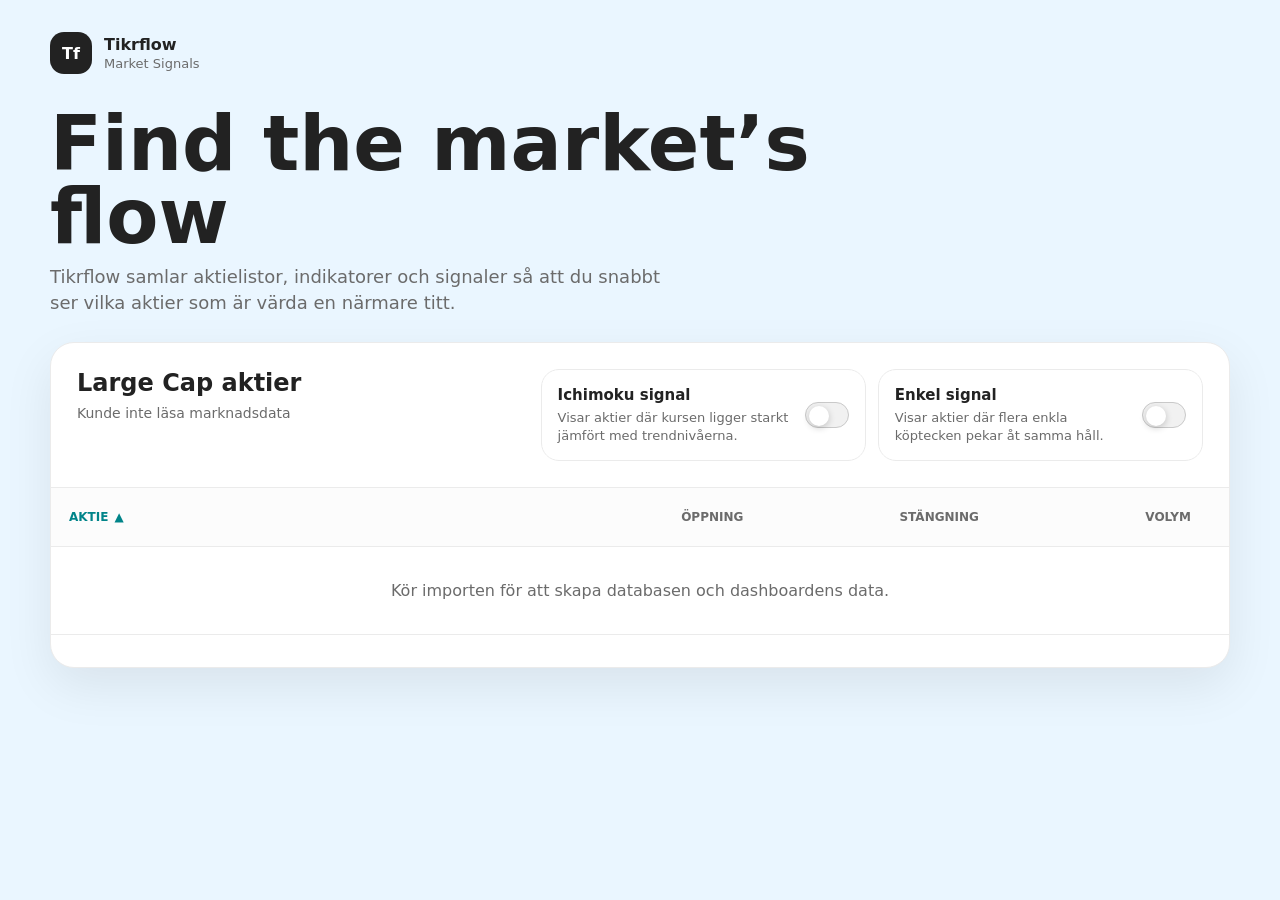
==== public/index.html @ 38c72ecd "Add files via upload" ====
<!doctype html>
<html lang="sv">
  <head>
    <meta charset="utf-8" />
    <meta name="viewport" content="width=device-width, initial-scale=1" />
    <title>Tikrflow</title>
    <link rel="stylesheet" href="./styles.css" />
  </head>
  <body>
    <main class="shell">
      <header class="topbar">
        <div class="brand">
          <div class="brand-mark">Tf</div>
          <div>
            <strong>Tikrflow</strong>
            <span>Market Signals</span>
          </div>
        </div>
        <div>
          <h1>Find the market’s flow</h1>
          <p class="intro">Tikrflow samlar aktielistor, indikatorer och signaler så att du snabbt ser vilka aktier som är värda en närmare titt.</p>
        </div>
      </header>

      <section class="table-section">
        <div class="section-head">
          <div>
            <h2>Large Cap aktier</h2>
            <p class="meta-line" id="summaryText">Laddar marknadsdata...</p>
          </div>
          <div class="view-tools">
            <label class="filter-card">
              <span class="filter-copy">
                <strong>Ichimoku signal</strong>
                <small>Visar aktier där kursen ligger starkt jämfört med trendnivåerna.</small>
              </span>
              <span class="toggle">
                <input id="ichimokuFilter" type="checkbox" />
              </span>
            </label>
            <label class="filter-card">
              <span class="filter-copy">
                <strong>Enkel signal</strong>
                <small>Visar aktier där flera enkla köptecken pekar åt samma håll.</small>
              </span>
              <span class="toggle">
                <input id="simpleSignalFilter" type="checkbox" />
              </span>
            </label>
          </div>
        </div>

        <div class="table-wrap">
          <table>
            <colgroup>
              <col class="col-stock" />
              <col class="col-open" />
              <col class="col-close" />
              <col class="col-volume" />
            </colgroup>
            <thead>
              <tr>
                <th aria-sort="ascending">
                  <button class="sort-header active asc" data-sort-key="displaySymbol" type="button">
                    Aktie
                    <span aria-hidden="true"></span>
                  </button>
                </th>
                <th aria-sort="none">
                  <button class="sort-header" data-sort-key="open" type="button">
                    Öppning
                    <span aria-hidden="true"></span>
                  </button>
                </th>
                <th aria-sort="none">
                  <button class="sort-header" data-sort-key="close" type="button">
                    Stängning
                    <span aria-hidden="true"></span>
                  </button>
                </th>
                <th aria-sort="none">
                  <button class="sort-header" data-sort-key="volume" type="button">
                    Volym
                    <span aria-hidden="true"></span>
                  </button>
                </th>
              </tr>
            </thead>
            <tbody id="stocksBody"></tbody>
          </table>
        </div>
        <div id="emptyState" class="empty" hidden>Inga aktier matchar filtret.</div>
        <p class="database-note" id="databaseNote"></p>
      </section>
    </main>

    <script src="./app.js"></script>
  </body>
</html>
---- public/styles.css ----
:root {
  --ink: #222222;
  --muted: #6b6b6b;
  --soft: #f7f7f7;
  --line: #ebebeb;
  --panel: #ffffff;
  --accent: #7cc7ff;
  --accent-dark: #1f7fb7;
  --teal: #008489;
  --shadow: 0 18px 50px rgba(0, 0, 0, 0.08);
}

* {
  box-sizing: border-box;
}

body {
  margin: 0;
  min-height: 100vh;
  color: var(--ink);
  background: #eaf6ff;
  font-family: Inter, ui-sans-serif, system-ui, -apple-system, BlinkMacSystemFont, "Segoe UI", sans-serif;
}

.shell {
  width: min(1180px, calc(100% - 40px));
  margin: 0 auto;
  padding: 28px 0 42px;
}

.topbar {
  display: grid;
  gap: 34px;
  padding: 4px 0 26px;
}

.brand {
  display: inline-flex;
  align-items: center;
  gap: 12px;
  width: fit-content;
}

.brand-mark {
  display: grid;
  width: 42px;
  height: 42px;
  place-items: center;
  border-radius: 14px;
  background: var(--ink);
  color: #ffffff;
  font-weight: 900;
}

.brand strong,
.brand span {
  display: block;
}

.brand span {
  margin-top: 2px;
  color: var(--muted);
  font-size: 13px;
}

.eyebrow {
  margin: 0 0 10px;
  color: var(--accent-dark);
  font-size: 12px;
  font-weight: 850;
  letter-spacing: 0;
  text-transform: uppercase;
}

h1,
h2,
p {
  margin-top: 0;
}

h1 {
  max-width: 820px;
  margin-bottom: 10px;
  font-size: clamp(38px, 7vw, 76px);
  letter-spacing: 0;
  line-height: 0.96;
}

h2 {
  margin-bottom: 6px;
  font-size: 24px;
  letter-spacing: 0;
}

.intro {
  max-width: 620px;
  margin-bottom: 0;
  color: var(--muted);
  font-size: 18px;
  line-height: 1.45;
}

.table-section {
  overflow: hidden;
  background: var(--panel);
  border: 1px solid var(--line);
  border-radius: 24px;
  box-shadow: var(--shadow);
}

.section-head {
  display: grid;
  grid-template-columns: minmax(220px, 0.8fr) minmax(360px, 1.2fr);
  gap: 22px;
  align-items: start;
  padding: 26px;
  border-bottom: 1px solid var(--line);
}

.section-head p {
  margin-bottom: 0;
  color: var(--muted);
  font-size: 14px;
}

.meta-line {
  line-height: 1.5;
}

.view-tools {
  display: grid;
  grid-template-columns: repeat(2, minmax(0, 1fr));
  gap: 12px;
}

.filter-card {
  display: flex;
  min-height: 92px;
  align-items: center;
  justify-content: space-between;
  gap: 16px;
  padding: 16px;
  border: 1px solid var(--line);
  border-radius: 18px;
  background: #ffffff;
  cursor: pointer;
  transition: border-color 160ms ease, box-shadow 160ms ease, transform 160ms ease;
}

.filter-card:hover {
  border-color: #dddddd;
  box-shadow: 0 10px 28px rgba(0, 0, 0, 0.07);
  transform: translateY(-1px);
}

.filter-copy {
  display: grid;
  gap: 5px;
  min-width: 0;
}

.filter-copy strong {
  font-size: 15px;
}

.filter-copy small {
  color: var(--muted);
  font-size: 13px;
  line-height: 1.35;
}

.toggle {
  display: inline-flex;
  flex: 0 0 auto;
}

.toggle input {
  flex: 0 0 auto;
  appearance: none;
  width: 44px;
  height: 26px;
  margin: 0;
  border: 1px solid #c9c9c9;
  border-radius: 999px;
  background: #f1f1f1;
  position: relative;
  transition: background 160ms ease, border-color 160ms ease;
}

.toggle input::after {
  content: "";
  position: absolute;
  top: 3px;
  left: 3px;
  width: 20px;
  height: 20px;
  border-radius: 50%;
  background: #ffffff;
  box-shadow: 0 2px 7px rgba(0, 0, 0, 0.2);
  transition: transform 160ms ease;
}

.toggle input:checked {
  border-color: var(--accent);
  background: var(--accent);
}

.toggle input:checked::after {
  transform: translateX(18px);
}

.table-wrap {
  overflow: auto;
}

table {
  width: 100%;
  min-width: 100%;
  border-collapse: collapse;
  table-layout: fixed;
}

.col-stock {
  width: 42%;
}

.col-close {
  width: 20%;
}

.col-open {
  width: 20%;
}

.col-volume {
  width: 18%;
}

th,
td {
  padding: 15px 18px;
  border-bottom: 1px solid var(--line);
  text-align: right;
  white-space: nowrap;
  font-size: 14px;
}

th {
  position: sticky;
  top: 0;
  z-index: 1;
  background: #fcfcfc;
  color: var(--muted);
  font-size: 12px;
  text-transform: uppercase;
  letter-spacing: 0;
  line-height: 1.25;
  white-space: normal;
}

.sort-header {
  display: inline-flex;
  align-items: center;
  justify-content: flex-end;
  gap: 6px;
  width: 100%;
  min-height: 28px;
  padding: 0;
  border: 0;
  background: transparent;
  color: inherit;
  cursor: pointer;
  font: inherit;
  font-weight: 850;
  letter-spacing: 0;
  text-align: inherit;
  text-transform: inherit;
}

.sort-header:hover,
.sort-header.active {
  color: var(--teal);
}

.sort-header span {
  display: inline-block;
  width: 14px;
  color: var(--teal);
  font-size: 12px;
  line-height: 1;
  font-weight: 900;
}

.sort-header.asc span::before {
  content: "▲";
}

.sort-header.desc span::before {
  content: "▼";
}

th:first-child,
td:first-child {
  text-align: left;
  position: sticky;
  left: 0;
  background: #ffffff;
  box-shadow: 1px 0 0 var(--line);
}

th:first-child {
  background: #fcfcfc;
}

th:first-child .sort-header {
  justify-content: flex-start;
}

tbody tr:hover td {
  background: #f3fbff;
}

.stock-cell strong {
  display: block;
  font-size: 14px;
}

.empty {
  padding: 34px;
  text-align: center;
  color: var(--muted);
}

.database-note {
  margin: 0;
  padding: 16px 26px;
  border-top: 1px solid var(--line);
  color: var(--muted);
  font-size: 13px;
}

@media (max-width: 900px) {
  .shell {
    width: min(100% - 28px, 1180px);
    padding-top: 20px;
  }

  .section-head {
    grid-template-columns: 1fr;
  }

  .view-tools {
    grid-template-columns: 1fr;
  }
}

@media (max-width: 560px) {
  h1 {
    font-size: 42px;
  }

  .intro {
    font-size: 16px;
  }

  .section-head {
    padding: 20px;
  }

  table {
    min-width: 560px;
  }
}
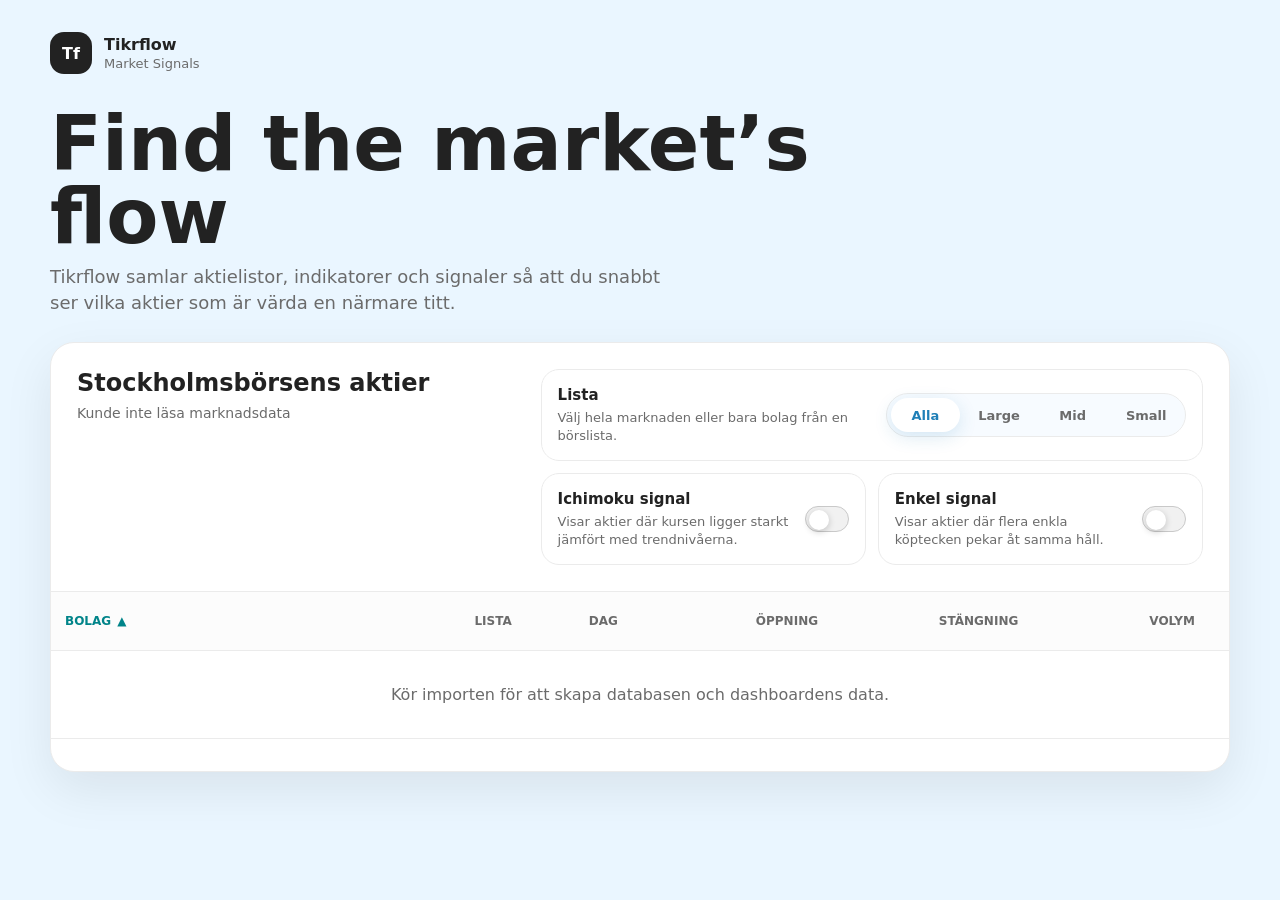
==== commit e38af2a9: "Update stock table and filters" ====
--- a/public/index.html
+++ b/public/index.html
@@ -25,10 +25,22 @@
       <section class="table-section">
         <div class="section-head">
           <div>
-            <h2>Large Cap aktier</h2>
+            <h2>Stockholmsbörsens aktier</h2>
             <p class="meta-line" id="summaryText">Laddar marknadsdata...</p>
           </div>
           <div class="view-tools">
+            <div class="list-filter" aria-label="Välj lista">
+              <span class="filter-copy">
+                <strong>Lista</strong>
+                <small>Välj hela marknaden eller bara bolag från en börslista.</small>
+              </span>
+              <div class="segment-control">
+                <button class="segment-option active" data-segment-filter="all" type="button">Alla</button>
+                <button class="segment-option" data-segment-filter="L" type="button">Large</button>
+                <button class="segment-option" data-segment-filter="M" type="button">Mid</button>
+                <button class="segment-option" data-segment-filter="S" type="button">Small</button>
+              </div>
+            </div>
             <label class="filter-card">
               <span class="filter-copy">
                 <strong>Ichimoku signal</strong>
@@ -54,6 +66,8 @@
           <table>
             <colgroup>
               <col class="col-stock" />
+              <col class="col-segment" />
+              <col class="col-day" />
               <col class="col-open" />
               <col class="col-close" />
               <col class="col-volume" />
@@ -61,8 +75,20 @@
             <thead>
               <tr>
                 <th aria-sort="ascending">
-                  <button class="sort-header active asc" data-sort-key="displaySymbol" type="button">
-                    Aktie
+                  <button class="sort-header active asc" data-sort-key="name" type="button">
+                    Bolag
+                    <span aria-hidden="true"></span>
+                  </button>
+                </th>
+                <th aria-sort="none">
+                  <button class="sort-header" data-sort-key="segment" type="button">
+                    Lista
+                    <span aria-hidden="true"></span>
+                  </button>
+                </th>
+                <th aria-sort="none">
+                  <button class="sort-header" data-sort-key="dayChange" type="button">
+                    Dag
                     <span aria-hidden="true"></span>
                   </button>
                 </th>
--- a/public/styles.css
+++ b/public/styles.css
@@ -131,6 +131,18 @@
   display: grid;
   grid-template-columns: repeat(2, minmax(0, 1fr));
   gap: 12px;
+}
+
+.list-filter {
+  display: grid;
+  grid-column: 1 / -1;
+  grid-template-columns: minmax(180px, 1fr) auto;
+  align-items: center;
+  gap: 16px;
+  padding: 16px;
+  border: 1px solid var(--line);
+  border-radius: 18px;
+  background: #ffffff;
 }
 
 .filter-card {
@@ -169,6 +181,42 @@
   line-height: 1.35;
 }
 
+.segment-control {
+  display: inline-grid;
+  grid-template-columns: repeat(4, minmax(0, 1fr));
+  gap: 4px;
+  min-width: 300px;
+  padding: 4px;
+  border: 1px solid var(--line);
+  border-radius: 999px;
+  background: #f7fbff;
+}
+
+.segment-option {
+  min-height: 34px;
+  padding: 0 14px;
+  border: 0;
+  border-radius: 999px;
+  background: transparent;
+  color: var(--muted);
+  cursor: pointer;
+  font: inherit;
+  font-size: 13px;
+  font-weight: 850;
+  letter-spacing: 0;
+  transition: background 160ms ease, color 160ms ease, box-shadow 160ms ease;
+}
+
+.segment-option:hover {
+  color: var(--ink);
+}
+
+.segment-option.active {
+  background: #ffffff;
+  color: var(--accent-dark);
+  box-shadow: 0 5px 18px rgba(31, 127, 183, 0.16);
+}
+
 .toggle {
   display: inline-flex;
   flex: 0 0 auto;
@@ -210,7 +258,7 @@
 }
 
 .table-wrap {
-  overflow: auto;
+  overflow-x: hidden;
 }
 
 table {
@@ -221,24 +269,32 @@
 }
 
 .col-stock {
-  width: 42%;
+  width: 34%;
+}
+
+.col-segment {
+  width: 8%;
+}
+
+.col-day {
+  width: 9%;
 }
 
 .col-close {
-  width: 20%;
+  width: 17%;
 }
 
 .col-open {
-  width: 20%;
+  width: 17%;
 }
 
 .col-volume {
-  width: 18%;
+  width: 15%;
 }
 
 th,
 td {
-  padding: 15px 18px;
+  padding: 15px 14px;
   border-bottom: 1px solid var(--line);
   text-align: right;
   white-space: nowrap;
@@ -323,6 +379,58 @@
 .stock-cell strong {
   display: block;
   font-size: 14px;
+  line-height: 1.25;
+  white-space: normal;
+  overflow-wrap: anywhere;
+}
+
+.segment-pill {
+  display: inline-grid;
+  width: 26px;
+  height: 26px;
+  place-items: center;
+  border-radius: 999px;
+  background: #eef8ff;
+  color: var(--accent-dark);
+  font-size: 12px;
+  font-weight: 850;
+}
+
+.day-indicator {
+  display: inline-grid;
+  width: 28px;
+  height: 28px;
+  place-items: center;
+  border-radius: 999px;
+  font-size: 15px;
+  font-weight: 900;
+}
+
+.day-indicator.up {
+  background: #e7f8ef;
+  color: #087a43;
+}
+
+.day-indicator.up::before {
+  content: "↑";
+}
+
+.day-indicator.down {
+  background: #fff0f0;
+  color: #c1352b;
+}
+
+.day-indicator.down::before {
+  content: "↓";
+}
+
+.day-indicator.flat {
+  background: #f1f3f5;
+  color: #6b6b6b;
+}
+
+.day-indicator.flat::before {
+  content: "–";
 }
 
 .empty {
@@ -352,6 +460,15 @@
   .view-tools {
     grid-template-columns: 1fr;
   }
+
+  .list-filter {
+    grid-template-columns: 1fr;
+  }
+
+  .segment-control {
+    width: 100%;
+    min-width: 0;
+  }
 }
 
 @media (max-width: 560px) {
@@ -367,7 +484,43 @@
     padding: 20px;
   }
 
-  table {
-    min-width: 560px;
-  }
-}
+  .table-section {
+    border-radius: 20px;
+  }
+
+  .segment-option {
+    padding: 0 8px;
+    font-size: 12px;
+  }
+
+  th,
+  td {
+    padding: 13px 8px;
+    font-size: 13px;
+  }
+
+  th {
+    font-size: 10px;
+  }
+
+  .sort-header {
+    gap: 3px;
+  }
+
+  .sort-header span {
+    width: 8px;
+    font-size: 9px;
+  }
+
+  .stock-cell strong {
+    font-size: 13px;
+    white-space: normal;
+  }
+
+  .day-indicator,
+  .segment-pill {
+    width: 24px;
+    height: 24px;
+    font-size: 11px;
+  }
+}
